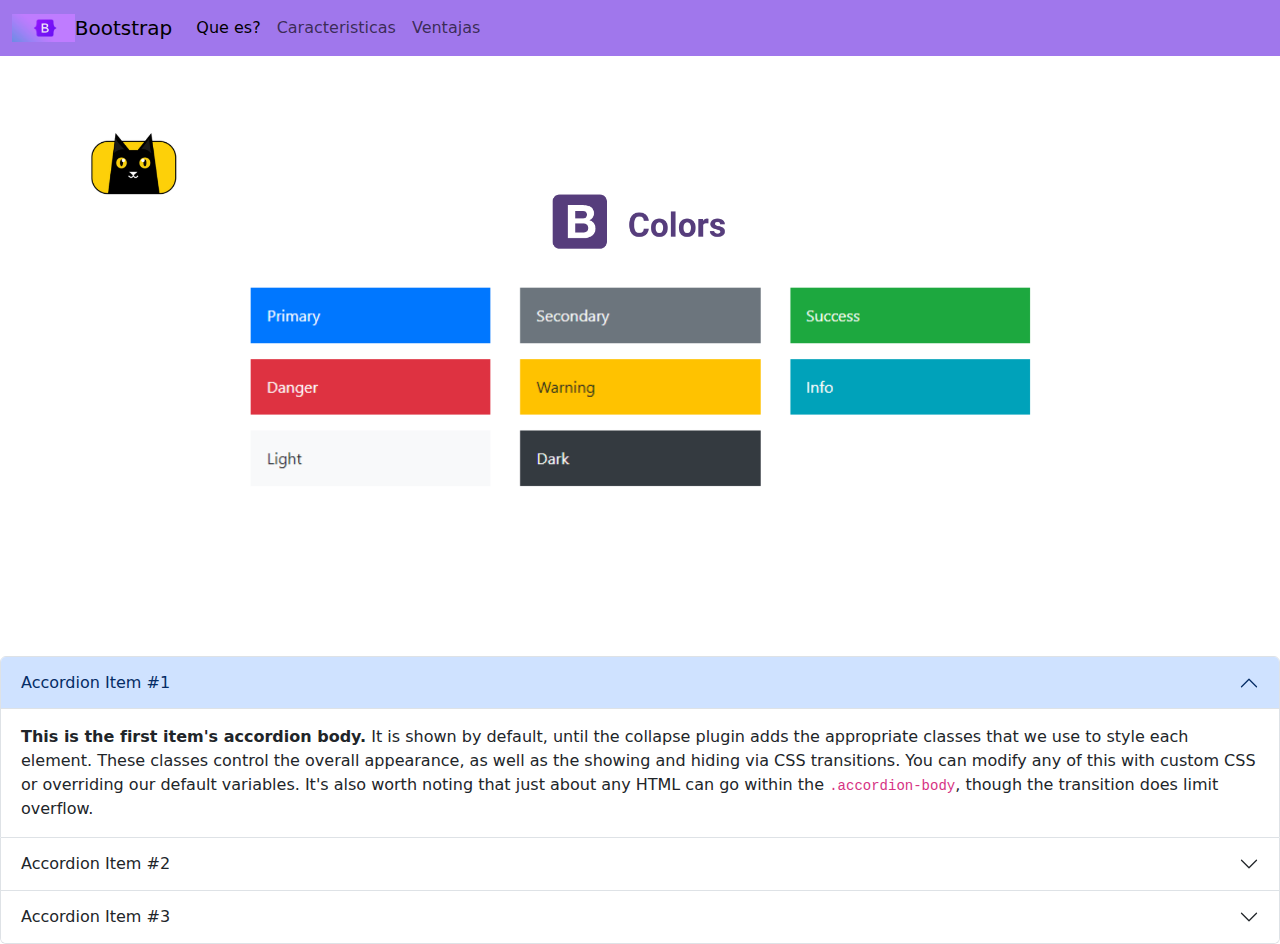
==== index.html @ 4cb748ac "Carousel y acordeon sin ajustar" ====
<!DOCTYPE html>
<html lang="es">
<head>
    <link rel="stylesheet" href="css/estilos.css">
    <link href="https://cdn.jsdelivr.net/npm/bootstrap@5.3.3/dist/css/bootstrap.min.css" rel="stylesheet" integrity="sha384-QWTKZyjpPEjISv5WaRU9OFeRpok6YctnYmDr5pNlyT2bRjXh0JMhjY6hW+ALEwIH" crossorigin="anonymous">
    <meta charset="UTF-8">
    <meta name="viewport" content="width=device-width, initial-scale=1.0">
    <title>Actividad Bootstrap</title>
</head>
<body>
    <nav class="navbar navbar-expand-lg ">  <!-- bg-primary -->
        <div class="container-fluid">
          <img src="img/bootstrap.jpg" height="10%" width="5%" alt="">
          <a class="navbar-brand" href="#">Bootstrap</a>
          <button class="navbar-toggler" type="button" data-bs-toggle="collapse" data-bs-target="#navbarNavDropdown" aria-controls="navbarNavDropdown" aria-expanded="false" aria-label="Toggle navigation">
            <span class="navbar-toggler-icon"></span>
          </button>
          <div class="collapse navbar-collapse" id="navbarNavDropdown">
            <ul class="navbar-nav">
              <li class="nav-item">
                <a class="nav-link active" aria-current="page" href="#">Que es?</a>
              </li>
              <li class="nav-item">
                <a class="nav-link" href="#">Caracteristicas</a>
              </li>
              <li class="nav-item">
                <a class="nav-link" href="#">Ventajas</a>
              </li>
            </ul>
          </div>
        </div>
      </nav>
      <!-- CAROUSEL -->
      <div id="carouselExampleIndicators" class="carousel slide">
        <div class="carousel-indicators">
          <button type="button" data-bs-target="#carouselExampleIndicators" data-bs-slide-to="0" class="active" aria-current="true" aria-label="Slide 1"></button>
          <button type="button" data-bs-target="#carouselExampleIndicators" data-bs-slide-to="1" aria-label="Slide 2"></button>
          <button type="button" data-bs-target="#carouselExampleIndicators" data-bs-slide-to="2" aria-label="Slide 3"></button>
        </div>
        <div class="carousel-inner">
          <div class="carousel-item active">
            <img src="img/colors.png" class="d-block w-100" alt="...">
          </div>
          <div class="carousel-item">
            <img src="img/grid.png" class="d-block w-100" alt="...">
          </div>
          <div class="carousel-item">
            <img src="img/carousel.png" class="d-block w-100" alt="...">
          </div>
        </div>
        <button class="carousel-control-prev" type="button" data-bs-target="#carouselExampleIndicators" data-bs-slide="prev">
          <span class="carousel-control-prev-icon" aria-hidden="true"></span>
          <span class="visually-hidden">Previous</span>
        </button>
        <button class="carousel-control-next" type="button" data-bs-target="#carouselExampleIndicators" data-bs-slide="next">
          <span class="carousel-control-next-icon" aria-hidden="true"></span>
          <span class="visually-hidden">Next</span>
        </button>
      </div>
      <!-- ACORDEON -->
      <div class="accordion" id="accordionExample">
        <div class="accordion-item">
          <h2 class="accordion-header">
            <button class="accordion-button" type="button" data-bs-toggle="collapse" data-bs-target="#collapseOne" aria-expanded="true" aria-controls="collapseOne">
              Accordion Item #1
            </button>
          </h2>
          <div id="collapseOne" class="accordion-collapse collapse show" data-bs-parent="#accordionExample">
            <div class="accordion-body">
              <strong>This is the first item's accordion body.</strong> It is shown by default, until the collapse plugin adds the appropriate classes that we use to style each element. These classes control the overall appearance, as well as the showing and hiding via CSS transitions. You can modify any of this with custom CSS or overriding our default variables. It's also worth noting that just about any HTML can go within the <code>.accordion-body</code>, though the transition does limit overflow.
            </div>
          </div>
        </div>
        <div class="accordion-item">
          <h2 class="accordion-header">
            <button class="accordion-button collapsed" type="button" data-bs-toggle="collapse" data-bs-target="#collapseTwo" aria-expanded="false" aria-controls="collapseTwo">
              Accordion Item #2
            </button>
          </h2>
          <div id="collapseTwo" class="accordion-collapse collapse" data-bs-parent="#accordionExample">
            <div class="accordion-body">
              <strong>This is the second item's accordion body.</strong> It is hidden by default, until the collapse plugin adds the appropriate classes that we use to style each element. These classes control the overall appearance, as well as the showing and hiding via CSS transitions. You can modify any of this with custom CSS or overriding our default variables. It's also worth noting that just about any HTML can go within the <code>.accordion-body</code>, though the transition does limit overflow.
            </div>
          </div>
        </div>
        <div class="accordion-item">
          <h2 class="accordion-header">
            <button class="accordion-button collapsed" type="button" data-bs-toggle="collapse" data-bs-target="#collapseThree" aria-expanded="false" aria-controls="collapseThree">
              Accordion Item #3
            </button>
          </h2>
          <div id="collapseThree" class="accordion-collapse collapse" data-bs-parent="#accordionExample">
            <div class="accordion-body">
              <strong>This is the third item's accordion body.</strong> It is hidden by default, until the collapse plugin adds the appropriate classes that we use to style each element. These classes control the overall appearance, as well as the showing and hiding via CSS transitions. You can modify any of this with custom CSS or overriding our default variables. It's also worth noting that just about any HTML can go within the <code>.accordion-body</code>, though the transition does limit overflow.
            </div>
          </div>
        </div>
      </div>

    

    <script src="https://cdn.jsdelivr.net/npm/bootstrap@5.3.3/dist/js/bootstrap.bundle.min.js" integrity="sha384-YvpcrYf0tY3lHB60NNkmXc5s9fDVZLESaAA55NDzOxhy9GkcIdslK1eN7N6jIeHz" crossorigin="anonymous"></script>
</body>
</html>
---- css/estilos.css ----
.navbar{
    background-color: #a077ec;
}

.carousel-item img {
    height: 600px; /* Altura fija para todas las imágenes */
    object-fit: cover; /* Para cubrir el área del contenedor sin distorsionar la imagen */
}
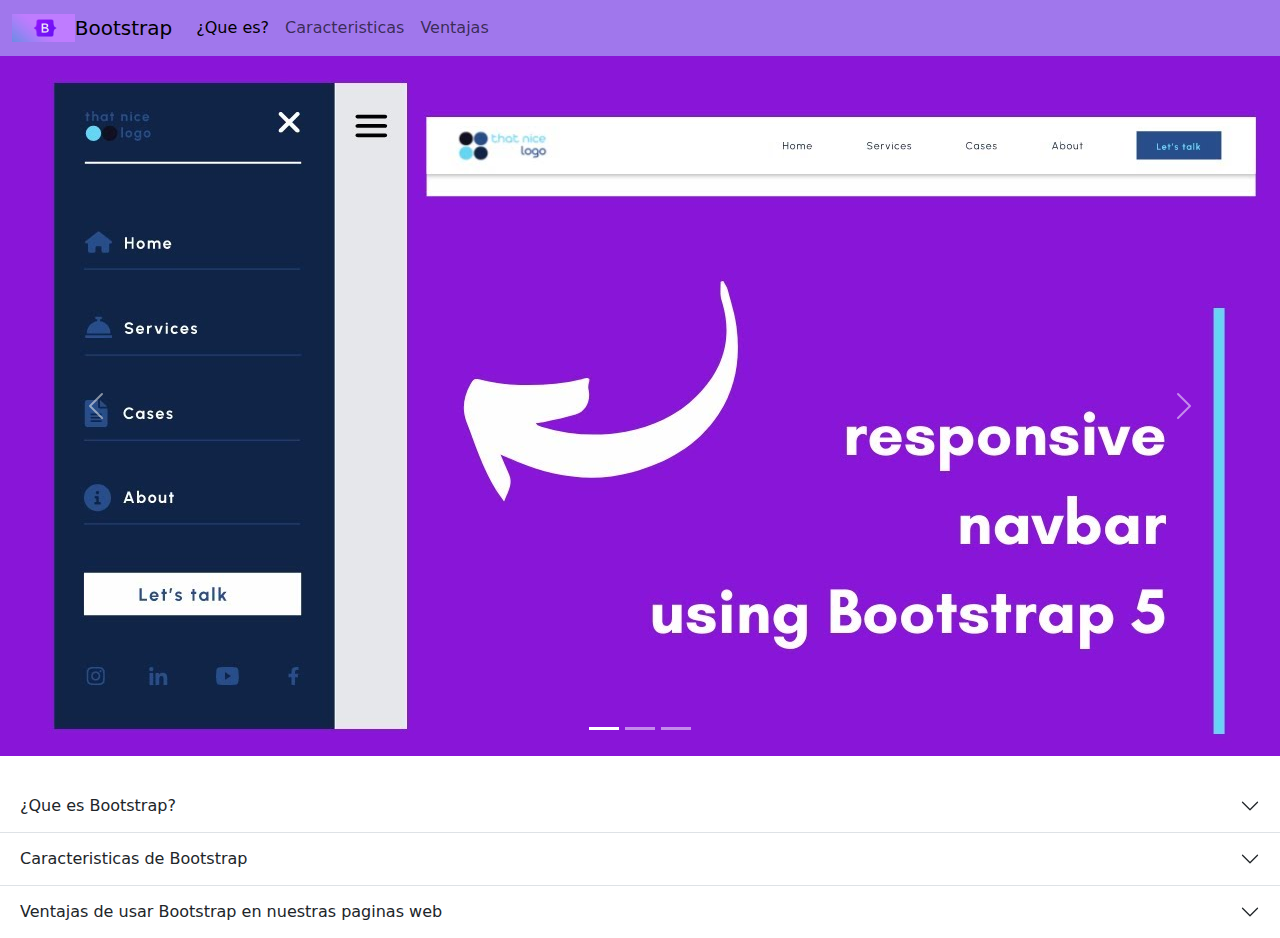
==== commit b02cfc71: "Se agregan titulos al acordeon" ====
--- a/index.html
+++ b/index.html
@@ -18,7 +18,7 @@
           <div class="collapse navbar-collapse" id="navbarNavDropdown">
             <ul class="navbar-nav">
               <li class="nav-item">
-                <a class="nav-link active" aria-current="page" href="#">Que es?</a>
+                <a class="nav-link active" aria-current="page" href="#">¿Que es?</a>
               </li>
               <li class="nav-item">
                 <a class="nav-link" href="#">Caracteristicas</a>
@@ -39,13 +39,13 @@
         </div>
         <div class="carousel-inner">
           <div class="carousel-item active">
-            <img src="img/colors.png" class="d-block w-100" alt="...">
+            <img src="img/carousel.png" class="d-block w-100" alt="...">
           </div>
           <div class="carousel-item">
             <img src="img/grid.png" class="d-block w-100" alt="...">
           </div>
           <div class="carousel-item">
-            <img src="img/carousel.png" class="d-block w-100" alt="...">
+            <img src="img/colors.png" class="d-block w-100" alt="...">
           </div>
         </div>
         <button class="carousel-control-prev" type="button" data-bs-target="#carouselExampleIndicators" data-bs-slide="prev">
@@ -57,45 +57,43 @@
           <span class="visually-hidden">Next</span>
         </button>
       </div>
+      <br>
+
       <!-- ACORDEON -->
-      <div class="accordion" id="accordionExample">
+      <div class="accordion accordion-flush" id="accordionFlushExample">
         <div class="accordion-item">
           <h2 class="accordion-header">
-            <button class="accordion-button" type="button" data-bs-toggle="collapse" data-bs-target="#collapseOne" aria-expanded="true" aria-controls="collapseOne">
-              Accordion Item #1
+            <button class="accordion-button collapsed" type="button" data-bs-toggle="collapse" data-bs-target="#flush-collapseOne" aria-expanded="false" aria-controls="flush-collapseOne">
+              ¿Que es Bootstrap?
             </button>
           </h2>
-          <div id="collapseOne" class="accordion-collapse collapse show" data-bs-parent="#accordionExample">
-            <div class="accordion-body">
-              <strong>This is the first item's accordion body.</strong> It is shown by default, until the collapse plugin adds the appropriate classes that we use to style each element. These classes control the overall appearance, as well as the showing and hiding via CSS transitions. You can modify any of this with custom CSS or overriding our default variables. It's also worth noting that just about any HTML can go within the <code>.accordion-body</code>, though the transition does limit overflow.
-            </div>
+          <div id="flush-collapseOne" class="accordion-collapse collapse" data-bs-parent="#accordionFlushExample">
+            <div class="accordion-body">Placeholder content for this accordion, which is intended to demonstrate the <code>.accordion-flush</code> class. This is the first item's accordion body.</div>
           </div>
         </div>
         <div class="accordion-item">
           <h2 class="accordion-header">
-            <button class="accordion-button collapsed" type="button" data-bs-toggle="collapse" data-bs-target="#collapseTwo" aria-expanded="false" aria-controls="collapseTwo">
-              Accordion Item #2
+            <button class="accordion-button collapsed" type="button" data-bs-toggle="collapse" data-bs-target="#flush-collapseTwo" aria-expanded="false" aria-controls="flush-collapseTwo">
+              Caracteristicas de Bootstrap
             </button>
           </h2>
-          <div id="collapseTwo" class="accordion-collapse collapse" data-bs-parent="#accordionExample">
-            <div class="accordion-body">
-              <strong>This is the second item's accordion body.</strong> It is hidden by default, until the collapse plugin adds the appropriate classes that we use to style each element. These classes control the overall appearance, as well as the showing and hiding via CSS transitions. You can modify any of this with custom CSS or overriding our default variables. It's also worth noting that just about any HTML can go within the <code>.accordion-body</code>, though the transition does limit overflow.
-            </div>
+          <div id="flush-collapseTwo" class="accordion-collapse collapse" data-bs-parent="#accordionFlushExample">
+            <div class="accordion-body">Placeholder content for this accordion, which is intended to demonstrate the <code>.accordion-flush</code> class. This is the second item's accordion body. Let's imagine this being filled with some actual content.</div>
           </div>
         </div>
         <div class="accordion-item">
           <h2 class="accordion-header">
-            <button class="accordion-button collapsed" type="button" data-bs-toggle="collapse" data-bs-target="#collapseThree" aria-expanded="false" aria-controls="collapseThree">
-              Accordion Item #3
+            <button class="accordion-button collapsed" type="button" data-bs-toggle="collapse" data-bs-target="#flush-collapseThree" aria-expanded="false" aria-controls="flush-collapseThree">
+              Ventajas de usar Bootstrap en nuestras paginas web
             </button>
           </h2>
-          <div id="collapseThree" class="accordion-collapse collapse" data-bs-parent="#accordionExample">
-            <div class="accordion-body">
-              <strong>This is the third item's accordion body.</strong> It is hidden by default, until the collapse plugin adds the appropriate classes that we use to style each element. These classes control the overall appearance, as well as the showing and hiding via CSS transitions. You can modify any of this with custom CSS or overriding our default variables. It's also worth noting that just about any HTML can go within the <code>.accordion-body</code>, though the transition does limit overflow.
-            </div>
+          <div id="flush-collapseThree" class="accordion-collapse collapse" data-bs-parent="#accordionFlushExample">
+            <div class="accordion-body">Placeholder content for this accordion, which is intended to demonstrate the <code>.accordion-flush</code> class. This is the third item's accordion body. Nothing more exciting happening here in terms of content, but just filling up the space to make it look, at least at first glance, a bit more representative of how this would look in a real-world application.</div>
           </div>
         </div>
       </div>
+      
+
 
     
 
--- a/css/estilos.css
+++ b/css/estilos.css
@@ -3,6 +3,6 @@
 }
 
 .carousel-item img {
-    height: 600px; /* Altura fija para todas las imágenes */
+    height: 700px; /* Altura fija para todas las imágenes */
     object-fit: cover; /* Para cubrir el área del contenedor sin distorsionar la imagen */
 }
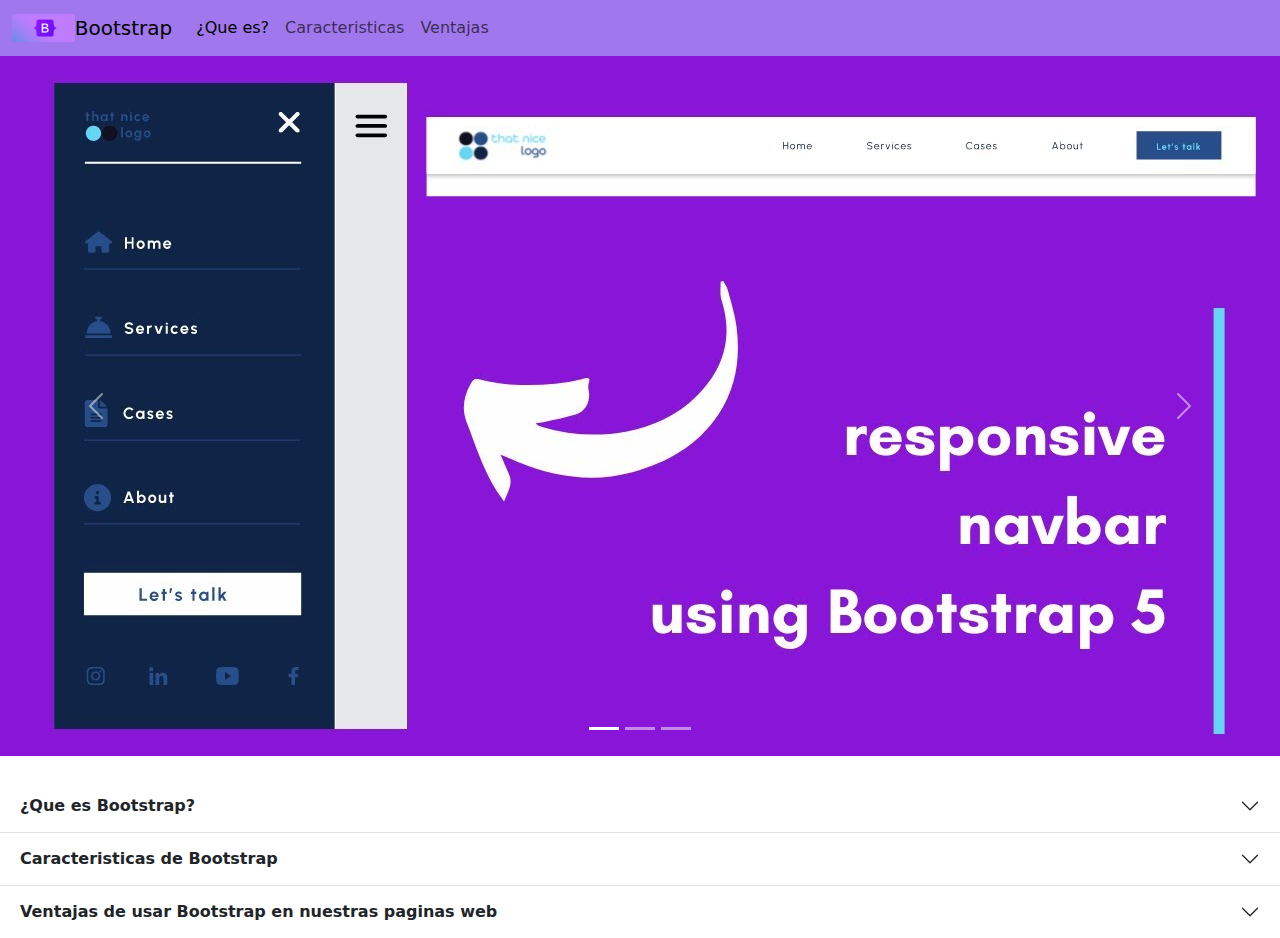
==== commit cfae0ef0: "Pagina terminada" ====
--- a/index.html
+++ b/index.html
@@ -1,102 +1,201 @@
 <!DOCTYPE html>
 <html lang="es">
+
 <head>
-    <link rel="stylesheet" href="css/estilos.css">
-    <link href="https://cdn.jsdelivr.net/npm/bootstrap@5.3.3/dist/css/bootstrap.min.css" rel="stylesheet" integrity="sha384-QWTKZyjpPEjISv5WaRU9OFeRpok6YctnYmDr5pNlyT2bRjXh0JMhjY6hW+ALEwIH" crossorigin="anonymous">
-    <meta charset="UTF-8">
-    <meta name="viewport" content="width=device-width, initial-scale=1.0">
-    <title>Actividad Bootstrap</title>
+  <link rel="stylesheet" href="css/estilos.css">
+  <link href="https://cdn.jsdelivr.net/npm/bootstrap@5.3.3/dist/css/bootstrap.min.css" rel="stylesheet"
+    integrity="sha384-QWTKZyjpPEjISv5WaRU9OFeRpok6YctnYmDr5pNlyT2bRjXh0JMhjY6hW+ALEwIH" crossorigin="anonymous">
+  <meta charset="UTF-8">
+  <meta name="viewport" content="width=device-width, initial-scale=1.0">
+  <title>Actividad Bootstrap</title>
 </head>
+
 <body>
-    <nav class="navbar navbar-expand-lg ">  <!-- bg-primary -->
-        <div class="container-fluid">
-          <img src="img/bootstrap.jpg" height="10%" width="5%" alt="">
-          <a class="navbar-brand" href="#">Bootstrap</a>
-          <button class="navbar-toggler" type="button" data-bs-toggle="collapse" data-bs-target="#navbarNavDropdown" aria-controls="navbarNavDropdown" aria-expanded="false" aria-label="Toggle navigation">
-            <span class="navbar-toggler-icon"></span>
-          </button>
-          <div class="collapse navbar-collapse" id="navbarNavDropdown">
-            <ul class="navbar-nav">
-              <li class="nav-item">
-                <a class="nav-link active" aria-current="page" href="#">¿Que es?</a>
-              </li>
-              <li class="nav-item">
-                <a class="nav-link" href="#">Caracteristicas</a>
-              </li>
-              <li class="nav-item">
-                <a class="nav-link" href="#">Ventajas</a>
-              </li>
-            </ul>
-          </div>
+  <nav class="navbar navbar-expand-lg "> <!-- bg-primary -->
+    <div class="container-fluid">
+      <img src="img/bootstrap.jpg" height="10%" width="5%" alt="">
+      <a class="navbar-brand" href="#">Bootstrap</a>
+      <button class="navbar-toggler" type="button" data-bs-toggle="collapse" data-bs-target="#navbarNavDropdown"
+        aria-controls="navbarNavDropdown" aria-expanded="false" aria-label="Toggle navigation">
+        <span class="navbar-toggler-icon"></span>
+      </button>
+      <div class="collapse navbar-collapse" id="navbarNavDropdown">
+        <ul class="navbar-nav">
+          <li class="nav-item">
+            <a class="nav-link active" aria-current="page" href="#">¿Que es?</a>
+          </li>
+          <li class="nav-item">
+            <a class="nav-link" href="#">Caracteristicas</a>
+          </li>
+          <li class="nav-item">
+            <a class="nav-link" href="#">Ventajas</a>
+          </li>
+        </ul>
+      </div>
+    </div>
+  </nav>
+  <!-- CAROUSEL -->
+  <div id="carouselExampleIndicators" class="carousel slide">
+    <div class="carousel-indicators">
+      <button type="button" data-bs-target="#carouselExampleIndicators" data-bs-slide-to="0" class="active"
+        aria-current="true" aria-label="Slide 1"></button>
+      <button type="button" data-bs-target="#carouselExampleIndicators" data-bs-slide-to="1"
+        aria-label="Slide 2"></button>
+      <button type="button" data-bs-target="#carouselExampleIndicators" data-bs-slide-to="2"
+        aria-label="Slide 3"></button>
+    </div>
+    <div class="carousel-inner">
+      <div class="carousel-item active">
+        <img src="img/carousel.png" class="d-block w-100" alt="...">
+      </div>
+      <div class="carousel-item">
+        <img src="img/grid.png" class="d-block w-100" alt="...">
+      </div>
+      <div class="carousel-item">
+        <img src="img/colors.png" class="d-block w-100" alt="...">
+      </div>
+    </div>
+    <button class="carousel-control-prev" type="button" data-bs-target="#carouselExampleIndicators"
+      data-bs-slide="prev">
+      <span class="carousel-control-prev-icon" aria-hidden="true"></span>
+      <span class="visually-hidden">Previous</span>
+    </button>
+    <button class="carousel-control-next" type="button" data-bs-target="#carouselExampleIndicators"
+      data-bs-slide="next">
+      <span class="carousel-control-next-icon" aria-hidden="true"></span>
+      <span class="visually-hidden">Next</span>
+    </button>
+  </div>
+  <br>
+
+  <!-- ACORDEON -->
+  <div class="accordion accordion-flush" id="accordionFlushExample">
+    <div class="accordion-item">
+      <h2 class="accordion-header">
+        <button class="accordion-button collapsed" type="button" data-bs-toggle="collapse"
+          data-bs-target="#flush-collapseOne" aria-expanded="false" aria-controls="flush-collapseOne">
+          <b>¿Que es Bootstrap?</b>
+        </button>
+      </h2>
+      <div id="flush-collapseOne" class="accordion-collapse collapse" data-bs-parent="#accordionFlushExample">
+        <div class="accordion-body">Es un framework de código abierto desarrollado por Twitter que facilita la creación
+          de sitios web y aplicaciones web responsivas. Bootstrap utiliza HTML, CSS y JavaScript para ayudar a los
+          desarrolladores a crear diseños consistentes y atractivos de manera rápida y sencilla.</div>
+      </div>
+    </div>
+  
+    <div class="accordion-item">
+      <h2 class="accordion-header">
+        <button class="accordion-button collapsed" type="button" data-bs-toggle="collapse"
+          data-bs-target="#flush-collapseTwo" aria-expanded="false" aria-controls="flush-collapseTwo">
+          <b>Caracteristicas de Bootstrap</b>
+        </button>
+      </h2>
+      <div id="flush-collapseTwo" class="accordion-collapse collapse" data-bs-parent="#accordionFlushExample">
+        <div class="accordion-body">
+          <p>Bootstrap ofrece varias características principales que lo hacen destacar como un
+            framework popular para el desarrollo web:</p>
+
+          <p><b>1. Sistema de cuadrícula responsive:</b> Bootstrap utiliza un sistema de cuadrícula fluida y adaptable que
+            permite
+            crear diseños flexibles y responsivos. Este sistema está basado en columnas que se ajustan automáticamente
+            según el tamaño de la pantalla del dispositivo.</p>
+
+          <p><b>2. Componentes preestilizados:</b> Bootstrap incluye una amplia gama de componentes listos para usar, como
+            botones,
+            formularios, navegaciones, alertas, carruseles, entre otros. Estos componentes están diseñados con estilos
+            coherentes y pueden personalizarse fácilmente.</p>
+
+          <p><b>3. Tipografía y estilos base:</b> Bootstrap proporciona estilos base para HTML, como tipografías, estilos de
+            encabezados, listas y más. Esto asegura una apariencia consistente y profesional en todo el sitio web.</p>
+
+          <p><b>4. Diseño responsive por defecto:</b> Todos los componentes y diseños de Bootstrap están diseñados para ser
+            responsive, es decir, para adaptarse y funcionar bien en diferentes tamaños de pantalla, desde teléfonos
+            móviles hasta pantallas grandes de escritorio.</p>
+
+          <p><b>5. JavaScript incorporado:</b> Bootstrap incluye plugins de JavaScript como modales, deslizadores (carousels),
+            ventanas emergentes (popovers), pestañas (tabs) y más. Estos plugins mejoran la funcionalidad del sitio web
+            y
+            son fáciles de integrar y personalizar.</p>
+
+          <p><b>6. Soporte multi-navegador:</b> Bootstrap se asegura de ser compatible con la mayoría de los navegadores
+            modernos, lo
+            que reduce las preocupaciones sobre la consistencia del diseño y la funcionalidad en diferentes entornos de
+            navegación.</p>
+
+          <p><b>7. Personalización fácil:</b> Aunque Bootstrap ofrece estilos predeterminados, es altamente personalizable. Los
+            desarrolladores pueden modificar fácilmente los estilos y comportamientos utilizando variables CSS y SASS, o
+            sobrescribiendo clases con CSS personalizado.</p>
+
+          <p><b>8. Documentación detallada y comunidad activa:</b> Bootstrap cuenta con una documentación exhaustiva que cubre
+            desde
+            la instalación hasta el uso avanzado de componentes y personalización. Además, tiene una comunidad activa de
+            desarrolladores que comparten recursos, plantillas y soluciones a problemas comunes.</p>
         </div>
-      </nav>
-      <!-- CAROUSEL -->
-      <div id="carouselExampleIndicators" class="carousel slide">
-        <div class="carousel-indicators">
-          <button type="button" data-bs-target="#carouselExampleIndicators" data-bs-slide-to="0" class="active" aria-current="true" aria-label="Slide 1"></button>
-          <button type="button" data-bs-target="#carouselExampleIndicators" data-bs-slide-to="1" aria-label="Slide 2"></button>
-          <button type="button" data-bs-target="#carouselExampleIndicators" data-bs-slide-to="2" aria-label="Slide 3"></button>
+      </div>
+    </div>    
+
+    <div class="accordion-item">
+      <h2 class="accordion-header">
+        <button class="accordion-button collapsed" type="button" data-bs-toggle="collapse"
+          data-bs-target="#flush-collapseThree" aria-expanded="false" aria-controls="flush-collapseThree">
+          <b>Ventajas de usar Bootstrap en nuestras paginas web</b>
+        </button>
+      </h2>
+      <div id="flush-collapseThree" class="accordion-collapse collapse" data-bs-parent="#accordionFlushExample">
+        <div class="accordion-body"><p>Usar Bootstrap ofrece varias ventajas significativas para los desarrolladores web:</p>
+
+          <p><b>1. Desarrollo rápido:</b> Bootstrap permite crear interfaces de usuario rápidamente utilizando componentes
+            preestilizados y un sistema de cuadrícula responsive. Esto reduce considerablemente el tiempo de desarrollo,
+            ya que no es necesario escribir estilos CSS desde cero para cada elemento.</p>
+
+          <p><b>2. Diseño responsivo:</b> Con Bootstrap, los sitios web se adaptan automáticamente a diferentes tamaños de pantalla y
+            dispositivos, lo que mejora la experiencia del usuario final y asegura que el sitio se vea bien en
+            dispositivos móviles, tabletas y computadoras de escritorio sin necesidad de mucho esfuerzo adicional.</p>
+
+          <p><b>3. Consistencia visual:</b> Bootstrap proporciona un conjunto coherente de estilos y componentes que ayudan a
+            mantener una apariencia visual consistente en todo el sitio web. Esto es especialmente útil en equipos grandes
+            o proyectos donde múltiples desarrolladores trabajan en diferentes partes del sitio.</p>
+
+          <p><b>4. Documentación exhaustiva:</b> Bootstrap cuenta con una documentación detallada y clara que facilita aprender y
+            utilizar el framework. La documentación incluye ejemplos de código, guías de uso y referencias completas de
+            componentes y estilos, lo que ayuda a los desarrolladores a resolver problemas rápidamente.</p>
+
+          <p><b>5. Compatibilidad con navegadores:</b> Bootstrap se preocupa por la compatibilidad con una amplia gama de
+            navegadores, lo que reduce las preocupaciones sobre problemas de rendimiento o apariencia en diferentes
+            entornos de navegación.</p>
+
+          <p><b>6. Componentes y plugins integrados:</b> Bootstrap incluye una variedad de componentes y plugins JavaScript listos
+            para usar, como modales, carruseles, pestañas, entre otros. Estos componentes mejoran la funcionalidad del
+            sitio web y son fáciles de integrar y personalizar según las necesidades del proyecto.</p>
+
+          <p><b>7. Personalización sencilla:</b> Aunque Bootstrap proporciona estilos predeterminados, es altamente personalizable.
+            Los desarrolladores pueden modificar fácilmente los estilos utilizando variables CSS y SASS, o sobrescribiendo
+            clases con CSS personalizado, lo que permite adaptar Bootstrap a los requisitos específicos del proyecto.</p>
+
+          <p><b>8. Comunidad activa:</b> Bootstrap tiene una comunidad activa de desarrolladores que comparten recursos, plantillas,
+            themes y soluciones a problemas comunes. Esto facilita encontrar soporte adicional, aprender nuevas técnicas y
+            mantenerse actualizado sobre las mejores prácticas de desarrollo web.</p>
+
+          <p><b>En resumen, Bootstrap es una herramienta poderosa que permite a los desarrolladores construir sitios web
+            modernos, responsivos y visualmente atractivos de manera eficiente, aprovechando componentes preestilizados y
+            una amplia documentación.</b></p>
         </div>
-        <div class="carousel-inner">
-          <div class="carousel-item active">
-            <img src="img/carousel.png" class="d-block w-100" alt="...">
-          </div>
-          <div class="carousel-item">
-            <img src="img/grid.png" class="d-block w-100" alt="...">
-          </div>
-          <div class="carousel-item">
-            <img src="img/colors.png" class="d-block w-100" alt="...">
-          </div>
-        </div>
-        <button class="carousel-control-prev" type="button" data-bs-target="#carouselExampleIndicators" data-bs-slide="prev">
-          <span class="carousel-control-prev-icon" aria-hidden="true"></span>
-          <span class="visually-hidden">Previous</span>
-        </button>
-        <button class="carousel-control-next" type="button" data-bs-target="#carouselExampleIndicators" data-bs-slide="next">
-          <span class="carousel-control-next-icon" aria-hidden="true"></span>
-          <span class="visually-hidden">Next</span>
-        </button>
-      </div>
-      <br>
-
-      <!-- ACORDEON -->
-      <div class="accordion accordion-flush" id="accordionFlushExample">
-        <div class="accordion-item">
-          <h2 class="accordion-header">
-            <button class="accordion-button collapsed" type="button" data-bs-toggle="collapse" data-bs-target="#flush-collapseOne" aria-expanded="false" aria-controls="flush-collapseOne">
-              ¿Que es Bootstrap?
-            </button>
-          </h2>
-          <div id="flush-collapseOne" class="accordion-collapse collapse" data-bs-parent="#accordionFlushExample">
-            <div class="accordion-body">Placeholder content for this accordion, which is intended to demonstrate the <code>.accordion-flush</code> class. This is the first item's accordion body.</div>
-          </div>
-        </div>
-        <div class="accordion-item">
-          <h2 class="accordion-header">
-            <button class="accordion-button collapsed" type="button" data-bs-toggle="collapse" data-bs-target="#flush-collapseTwo" aria-expanded="false" aria-controls="flush-collapseTwo">
-              Caracteristicas de Bootstrap
-            </button>
-          </h2>
-          <div id="flush-collapseTwo" class="accordion-collapse collapse" data-bs-parent="#accordionFlushExample">
-            <div class="accordion-body">Placeholder content for this accordion, which is intended to demonstrate the <code>.accordion-flush</code> class. This is the second item's accordion body. Let's imagine this being filled with some actual content.</div>
-          </div>
-        </div>
-        <div class="accordion-item">
-          <h2 class="accordion-header">
-            <button class="accordion-button collapsed" type="button" data-bs-toggle="collapse" data-bs-target="#flush-collapseThree" aria-expanded="false" aria-controls="flush-collapseThree">
-              Ventajas de usar Bootstrap en nuestras paginas web
-            </button>
-          </h2>
-          <div id="flush-collapseThree" class="accordion-collapse collapse" data-bs-parent="#accordionFlushExample">
-            <div class="accordion-body">Placeholder content for this accordion, which is intended to demonstrate the <code>.accordion-flush</code> class. This is the third item's accordion body. Nothing more exciting happening here in terms of content, but just filling up the space to make it look, at least at first glance, a bit more representative of how this would look in a real-world application.</div>
-          </div>
-        </div>
-      </div>
+      </div>
+    </div>
+    
       
-
-
     
 
-    <script src="https://cdn.jsdelivr.net/npm/bootstrap@5.3.3/dist/js/bootstrap.bundle.min.js" integrity="sha384-YvpcrYf0tY3lHB60NNkmXc5s9fDVZLESaAA55NDzOxhy9GkcIdslK1eN7N6jIeHz" crossorigin="anonymous"></script>
+  </div>
+
+
+
+
+
+  <script src="https://cdn.jsdelivr.net/npm/bootstrap@5.3.3/dist/js/bootstrap.bundle.min.js"
+    integrity="sha384-YvpcrYf0tY3lHB60NNkmXc5s9fDVZLESaAA55NDzOxhy9GkcIdslK1eN7N6jIeHz"
+    crossorigin="anonymous"></script>
 </body>
+
 </html>